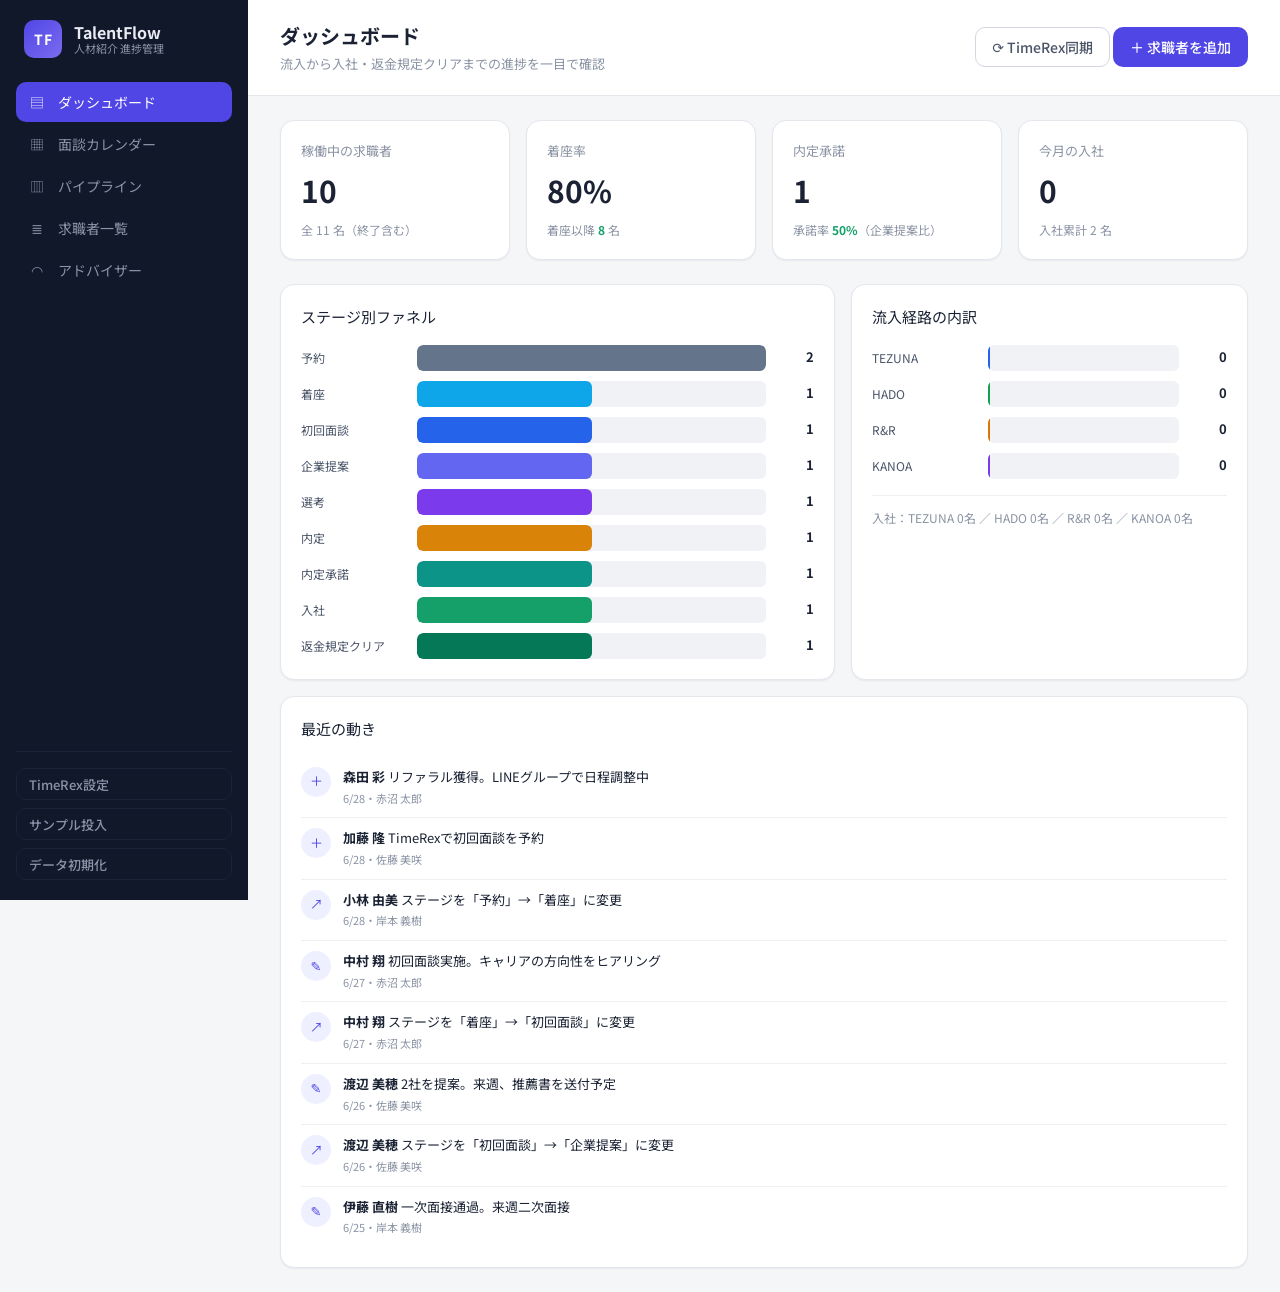
==== index.html @ e85dbd23 "feat: 面談カレンダーに週表示を追加＋各予約に担当者名を表示 - 月/週トグルを追加。週表示は日曜始まりの7日カラム（基準日の週）。前後移動は週/月で切替 - 各予約に担当者名チップ（担当者カラー" ====
<!DOCTYPE html>
<html lang="ja">
<head>
  <meta charset="UTF-8" />
  <meta name="viewport" content="width=device-width, initial-scale=1.0" />
  <title>TalentFlow — 人材紹介 進捗管理</title>
  <meta name="description" content="人材紹介会社向け：流入（TimeRex/リファラル）から 予約→着座→初回面談→企業提案→選考→内定→内定承諾→入社→返金規定クリア までの一連フローを管理するサービス" />
  <link rel="preconnect" href="https://fonts.googleapis.com" />
  <link rel="preconnect" href="https://fonts.gstatic.com" crossorigin />
  <link href="https://fonts.googleapis.com/css2?family=Noto+Sans+JP:wght@400;500;700&display=swap" rel="stylesheet" />
  <link rel="stylesheet" href="styles.css" />
</head>
<body>
  <div id="app">
    <!-- サイドバー -->
    <aside class="sidebar">
      <div class="brand">
        <div class="brand-mark">TF</div>
        <div class="brand-text">
          <span class="brand-name">TalentFlow</span>
          <span class="brand-sub">人材紹介 進捗管理</span>
        </div>
      </div>
      <nav class="nav" id="nav">
        <button class="nav-item is-active" data-view="dashboard"><span class="nav-ico">▤</span>ダッシュボード</button>
        <button class="nav-item" data-view="calendar"><span class="nav-ico">▦</span>面談カレンダー</button>
        <button class="nav-item" data-view="pipeline"><span class="nav-ico">▥</span>パイプライン</button>
        <button class="nav-item" data-view="candidates"><span class="nav-ico">≣</span>求職者一覧</button>
        <button class="nav-item" data-view="advisors"><span class="nav-ico">◠</span>アドバイザー</button>
      </nav>
      <div class="sidebar-foot">
        <button class="btn btn-ghost btn-sm" id="syncCfgBtn" title="TimeRex同期（CSV URL）の設定">TimeRex設定</button>
        <button class="btn btn-ghost btn-sm" id="seedBtn" title="サンプルデータを再投入">サンプル投入</button>
        <button class="btn btn-ghost btn-sm" id="resetBtn" title="全データを削除">データ初期化</button>
      </div>
    </aside>

    <!-- メイン -->
    <main class="main">
      <header class="topbar">
        <div>
          <h1 class="page-title" id="pageTitle">ダッシュボード</h1>
          <p class="page-sub" id="pageSub">求職者の進捗を一目で確認</p>
        </div>
        <div class="topbar-actions">
          <button class="btn btn-outline" id="syncBtn" title="TimeRexの予約をスプレッドシートから取り込む">⟳ TimeRex同期</button>
          <button class="btn btn-primary" id="addCandidateBtn">＋ 求職者を追加</button>
        </div>
      </header>
      <section class="view" id="view"></section>
    </main>
  </div>

  <!-- モーダル: 求職者詳細/編集 -->
  <div class="modal-backdrop" id="modalBackdrop" hidden>
    <div class="modal" id="modal" role="dialog" aria-modal="true"></div>
  </div>

  <!-- トースト -->
  <div class="toast" id="toast" hidden></div>

  <script src="app.js?v=11"></script>
</body>
</html>
---- styles.css ----
/* =========================================================
   デザイントークン（単一ソース：色/余白/角丸/影は全てここ）
   生のカラー値を各所にベタ書きしない。意味で参照する。
   ========================================================= */
:root {
  /* 面 */
  --bg-canvas: #f5f6f8;
  --bg-surface: #ffffff;
  --bg-subtle: #f0f2f5;
  --bg-sidebar: #11182a;
  --bg-sidebar-soft: #1b2438;

  /* 文字 */
  --text-ink: #1a2233;
  --text-soft: #4a5568;
  --text-mute: #8a93a3;
  --text-faint: #b3bac6;
  --text-on-dark: #e8ebf2;
  --text-on-dark-mute: #8b93a8;

  /* 罫線 */
  --line: #e4e7ec;
  --line-soft: #eef0f3;
  --line-strong: #d3d8e0;

  /* 意図色 */
  --accent: #4f46e5;
  --accent-hover: #4338ca;
  --accent-soft: #eef0ff;
  --positive: #15a06a;
  --positive-soft: #e4f6ee;
  --negative: #dc2b4b;
  --negative-soft: #fdeaee;
  --warning: #d98309;
  --warning-soft: #fcf3e5;

  /* ステージ色（予約→着座→…→入社→返金規定クリアの各段階を意味で区別） */
  --stage-booked:   #64748b;  /* 予約 */
  --stage-seated:   #0ea5e9;  /* 着座 */
  --stage-meeting:  #2563eb;  /* 初回面談 */
  --stage-proposal: #6366f1;  /* 企業提案 */
  --stage-screen:   #7c3aed;  /* 選考 */
  --stage-offer:    #d98309;  /* 内定 */
  --stage-accept:   #0d9488;  /* 内定承諾 */
  --stage-join:     #15a06a;  /* 入社 */
  --stage-refund:   #047857;  /* 返金規定クリア */
  --stage-closed:   #94a3b8;  /* 終了 */

  /* 流入経路の色 */
  --source-timerex:  #2563eb; /* TimeRex予約 */
  --source-referral: #12a150; /* リファラル（LINE） */

  /* 角丸 */
  --r-sm: 6px;
  --r-md: 10px;
  --r-lg: 14px;
  --r-xl: 18px;
  --r-full: 999px;

  /* 影 */
  --shadow-sm: 0 1px 2px rgba(17, 24, 42, .06);
  --shadow-md: 0 4px 14px rgba(17, 24, 42, .08);
  --shadow-lg: 0 18px 50px rgba(17, 24, 42, .22);

  /* 余白スケール */
  --sp-1: 4px;  --sp-2: 8px;  --sp-3: 12px;
  --sp-4: 16px; --sp-5: 20px; --sp-6: 24px; --sp-8: 32px;

  /* 共通フォーム高さ（部品で統一） */
  --field-h: 40px;
}

* { box-sizing: border-box; }
html, body { height: 100%; }
body {
  margin: 0;
  font-family: "Noto Sans JP", system-ui, -apple-system, sans-serif;
  color: var(--text-ink);
  background: var(--bg-canvas);
  -webkit-font-smoothing: antialiased;
  font-size: 14px;
  line-height: 1.6;
}
h1, h2, h3, h4 { margin: 0; font-weight: 700; }
button { font-family: inherit; cursor: pointer; }

/* ============================ レイアウト ============================ */
#app { display: grid; grid-template-columns: 248px 1fr; min-height: 100vh; }

.sidebar {
  background: var(--bg-sidebar);
  color: var(--text-on-dark);
  display: flex; flex-direction: column;
  padding: var(--sp-5) var(--sp-4);
  position: sticky; top: 0; height: 100vh;
}
.brand { display: flex; align-items: center; gap: var(--sp-3); padding: 0 var(--sp-2) var(--sp-6); }
.brand-mark {
  width: 38px; height: 38px; border-radius: var(--r-md);
  background: linear-gradient(135deg, var(--accent), #7c6cf0);
  display: grid; place-items: center; font-weight: 700; color: #fff; letter-spacing: .5px;
}
.brand-text { display: flex; flex-direction: column; line-height: 1.2; }
.brand-name { font-weight: 700; font-size: 16px; }
.brand-sub { font-size: 11px; color: var(--text-on-dark-mute); }

.nav { display: flex; flex-direction: column; gap: 2px; flex: 1; }
.nav-item {
  display: flex; align-items: center; gap: var(--sp-3);
  background: transparent; border: 0; color: var(--text-on-dark-mute);
  padding: 10px var(--sp-3); border-radius: var(--r-md);
  font-size: 14px; text-align: left; transition: background .15s, color .15s;
}
.nav-item:hover { background: var(--bg-sidebar-soft); color: var(--text-on-dark); }
.nav-item.is-active { background: var(--accent); color: #fff; }
.nav-ico { width: 18px; text-align: center; opacity: .9; }

.sidebar-foot { display: flex; flex-direction: column; gap: var(--sp-2); border-top: 1px solid var(--bg-sidebar-soft); padding-top: var(--sp-4); }

.main { display: flex; flex-direction: column; min-width: 0; }
.topbar {
  display: flex; align-items: center; justify-content: space-between;
  padding: var(--sp-5) var(--sp-8);
  background: var(--bg-surface); border-bottom: 1px solid var(--line);
  position: sticky; top: 0; z-index: 5;
}
.page-title { font-size: 20px; }
.page-sub { margin: 2px 0 0; color: var(--text-mute); font-size: 13px; }
.view { padding: var(--sp-6) var(--sp-8); }

/* ============================ ボタン（正典） ============================ */
.btn {
  height: var(--field-h); padding: 0 var(--sp-4);
  border-radius: var(--r-md); border: 1px solid transparent;
  font-size: 14px; font-weight: 500; display: inline-flex; align-items: center; gap: 6px;
  transition: background .15s, border-color .15s, color .15s, transform .05s;
}
.btn:active { transform: translateY(1px); }
.btn-sm { height: 32px; padding: 0 var(--sp-3); font-size: 13px; }
.btn-primary { background: var(--accent); color: #fff; }
.btn-primary:hover { background: var(--accent-hover); }
.btn-outline { background: var(--bg-surface); border-color: var(--line-strong); color: var(--text-soft); }
.btn-outline:hover { border-color: var(--text-mute); color: var(--text-ink); }
.btn-ghost { background: transparent; color: var(--text-on-dark-mute); border-color: var(--bg-sidebar-soft); }
.btn-ghost:hover { color: var(--text-on-dark); border-color: var(--text-on-dark-mute); }
.btn-danger { background: var(--negative); color: #fff; }
.btn-danger:hover { filter: brightness(.95); }

/* ============================ フォーム部品（正典・高さ/角丸/枠/フォーカス統一） ============================ */
.field { display: flex; flex-direction: column; gap: 6px; }
.field-label { font-size: 12px; font-weight: 500; color: var(--text-soft); }
.input, .select, .textarea {
  height: var(--field-h);
  width: 100%; padding: 0 var(--sp-3);
  border: 1px solid var(--line-strong); border-radius: var(--r-md);
  background: var(--bg-surface); color: var(--text-ink); font-size: 14px;
  font-family: inherit; transition: border-color .15s, box-shadow .15s;
}
.textarea { height: auto; min-height: 84px; padding: 10px var(--sp-3); resize: vertical; line-height: 1.6; }
.input:focus, .select:focus, .textarea:focus {
  outline: none; border-color: var(--accent);
  box-shadow: 0 0 0 3px var(--accent-soft);
}
/* OS既定の矢印を消し、共通chevronを固定配置 */
.select-wrap { position: relative; }
.select {
  appearance: none; -webkit-appearance: none;
  padding-right: 34px; cursor: pointer;
}
.select-wrap::after {
  content: ""; position: absolute; right: 14px; top: 50%;
  width: 9px; height: 9px; margin-top: -6px;
  border-right: 2px solid var(--text-faint); border-bottom: 2px solid var(--text-faint);
  transform: rotate(45deg); pointer-events: none;
}

/* 検索ボックス（アイコン内包） */
.search { position: relative; }
.search .input { padding-left: 36px; }
.search::before {
  content: "⌕"; position: absolute; left: 12px; top: 50%; transform: translateY(-50%);
  color: var(--text-faint); font-size: 17px;
}

.filter-row { display: flex; flex-wrap: wrap; gap: var(--sp-3); align-items: center; margin-bottom: var(--sp-5); }
.filter-row .search { width: 280px; }
.filter-row .select-wrap { min-width: 170px; }

/* ============================ カード/共通 ============================ */
.card { background: var(--bg-surface); border: 1px solid var(--line); border-radius: var(--r-lg); box-shadow: var(--shadow-sm); }
.muted { color: var(--text-mute); }
.empty { text-align: center; color: var(--text-mute); padding: var(--sp-8); }

/* バッジ（ステージ/状態を色で表現） */
.badge {
  display: inline-flex; align-items: center; gap: 5px;
  height: 24px; padding: 0 10px; border-radius: var(--r-full);
  font-size: 12px; font-weight: 500; white-space: nowrap;
}
.badge .dot { width: 7px; height: 7px; border-radius: 50%; background: currentColor; }
.badge[data-stage="booked"]   { color: var(--stage-booked);   background: color-mix(in srgb, var(--stage-booked) 12%, #fff); }
.badge[data-stage="seated"]   { color: var(--stage-seated);   background: color-mix(in srgb, var(--stage-seated) 12%, #fff); }
.badge[data-stage="meeting"]  { color: var(--stage-meeting);  background: color-mix(in srgb, var(--stage-meeting) 12%, #fff); }
.badge[data-stage="proposal"] { color: var(--stage-proposal); background: color-mix(in srgb, var(--stage-proposal) 12%, #fff); }
.badge[data-stage="screen"]   { color: var(--stage-screen);   background: color-mix(in srgb, var(--stage-screen) 12%, #fff); }
.badge[data-stage="offer"]    { color: var(--stage-offer);    background: color-mix(in srgb, var(--stage-offer) 14%, #fff); }
.badge[data-stage="accept"]   { color: var(--stage-accept);   background: color-mix(in srgb, var(--stage-accept) 14%, #fff); }
.badge[data-stage="join"]     { color: var(--stage-join);     background: color-mix(in srgb, var(--stage-join) 14%, #fff); }
.badge[data-stage="refund"]   { color: var(--stage-refund);   background: color-mix(in srgb, var(--stage-refund) 14%, #fff); }
.badge[data-stage="closed"]   { color: var(--stage-closed);   background: color-mix(in srgb, var(--stage-closed) 16%, #fff); }

/* 流入経路バッジ（色は流入経路ごとに動的指定＝インラインstyle） */
.src-badge {
  display: inline-flex; align-items: center;
  height: 22px; padding: 0 9px; border-radius: var(--r-full);
  font-size: 12px; font-weight: 500; white-space: nowrap;
}

/* 同期設定モーダルの行（流入経路名 + CSV URL） */
.sync-row { display: grid; grid-template-columns: 1fr 1.5fr; gap: var(--sp-2); margin-bottom: var(--sp-2); }

/* ============================ ダッシュボード ============================ */
.kpi-grid { display: grid; grid-template-columns: repeat(4, 1fr); gap: var(--sp-4); margin-bottom: var(--sp-6); }
.kpi { padding: var(--sp-5); }
.kpi-label { font-size: 13px; color: var(--text-mute); }
.kpi-value { font-size: 30px; font-weight: 700; margin-top: 4px; }
.kpi-foot { font-size: 12px; color: var(--text-mute); margin-top: 6px; }
.kpi-foot strong.pos { color: var(--positive); }

.dash-grid { display: grid; grid-template-columns: 1.4fr 1fr; gap: var(--sp-4); }
.panel { padding: var(--sp-5); }
.panel-title { font-size: 15px; margin-bottom: var(--sp-4); }

/* ファネル */
.funnel { display: flex; flex-direction: column; gap: 10px; }
.funnel-row { display: grid; grid-template-columns: 104px 1fr 36px; align-items: center; gap: var(--sp-3); }
.funnel-name { font-size: 12px; color: var(--text-soft); white-space: nowrap; overflow: hidden; text-overflow: ellipsis; }
.funnel-bar { height: 26px; border-radius: var(--r-sm); background: var(--bg-subtle); overflow: hidden; }
.funnel-fill { height: 100%; border-radius: var(--r-sm); min-width: 2px; transition: width .5s cubic-bezier(.2,.7,.2,1); }
.funnel-count { font-size: 13px; font-weight: 700; text-align: right; }
.src-note { font-size: 12px; color: var(--text-mute); margin-top: var(--sp-4); padding-top: var(--sp-3); border-top: 1px solid var(--line-soft); }

/* アクティビティ */
.activity-list { display: flex; flex-direction: column; }
.activity { display: flex; gap: var(--sp-3); padding: 10px 0; border-bottom: 1px solid var(--line-soft); }
.activity:last-child { border-bottom: 0; }
.activity-ico { width: 30px; height: 30px; border-radius: 50%; background: var(--accent-soft); color: var(--accent); display: grid; place-items: center; font-size: 13px; flex-shrink: 0; }
.activity-body { font-size: 13px; }
.activity-meta { font-size: 11px; color: var(--text-mute); margin-top: 2px; }

/* ============================ パイプライン（カンバン） ============================ */
.board { display: flex; gap: var(--sp-4); overflow-x: auto; padding-bottom: var(--sp-4); }
.column { flex: 0 0 268px; display: flex; flex-direction: column; background: var(--bg-subtle); border-radius: var(--r-lg); max-height: calc(100vh - 220px); }
.column-head { display: flex; align-items: center; justify-content: space-between; padding: var(--sp-3) var(--sp-4); position: sticky; top: 0; }
.column-head .stage-name { display: flex; align-items: center; gap: 8px; font-weight: 700; font-size: 13px; }
.column-head .stage-name .dot { width: 9px; height: 9px; border-radius: 50%; }
.column-count { font-size: 12px; color: var(--text-mute); background: var(--bg-surface); border-radius: var(--r-full); padding: 1px 9px; }
.column-body { display: flex; flex-direction: column; gap: var(--sp-2); padding: 0 var(--sp-3) var(--sp-3); overflow-y: auto; flex: 1; }
.column.drag-over { outline: 2px dashed var(--accent); outline-offset: -4px; }

.kcard { background: var(--bg-surface); border: 1px solid var(--line); border-radius: var(--r-md); padding: var(--sp-3); box-shadow: var(--shadow-sm); cursor: grab; transition: box-shadow .15s, transform .1s; }
.kcard:hover { box-shadow: var(--shadow-md); }
.kcard.dragging { opacity: .5; }
.kcard-top { display: flex; align-items: center; gap: 8px; margin-bottom: 6px; }
.kcard-name { font-weight: 700; font-size: 14px; }
.kcard-line { font-size: 12px; color: var(--text-soft); }
.kcard-foot { display: flex; align-items: center; justify-content: space-between; margin-top: 8px; }
.avatar { width: 24px; height: 24px; border-radius: 50%; background: var(--accent-soft); color: var(--accent); display: grid; place-items: center; font-size: 11px; font-weight: 700; }
.kcard-days { font-size: 11px; color: var(--text-faint); }

/* ============================ テーブル ============================ */
.table-wrap { overflow-x: auto; }
table.tbl { width: 100%; border-collapse: collapse; font-size: 14px; }
.tbl th { text-align: left; font-size: 12px; color: var(--text-mute); font-weight: 500; padding: 10px var(--sp-4); border-bottom: 1px solid var(--line); white-space: nowrap; }
.tbl td { padding: 12px var(--sp-4); border-bottom: 1px solid var(--line-soft); }
.tbl tr { transition: background .12s; }
.tbl tbody tr:hover { background: var(--bg-subtle); cursor: pointer; }
.cell-name { display: flex; align-items: center; gap: 10px; }
.cell-name .name { font-weight: 500; }
.cell-name .sub { font-size: 12px; color: var(--text-mute); }

/* ============================ アドバイザー ============================ */
.advisor-grid { display: grid; grid-template-columns: repeat(3, 1fr); gap: var(--sp-4); }
.advisor-card { padding: var(--sp-5); display: flex; gap: var(--sp-3); align-items: center; }
.advisor-card .avatar { width: 44px; height: 44px; font-size: 15px; }
.advisor-name { font-weight: 700; }
.advisor-stat { font-size: 12px; color: var(--text-mute); }

/* ============================ 面談カレンダー ============================ */
.cal-head { display: flex; align-items: center; gap: var(--sp-2); margin-bottom: var(--sp-5); }
.cal-title { font-size: 16px; font-weight: 700; }
.cal-grid { display: grid; grid-template-columns: repeat(7, 1fr); gap: 6px; }
.cal-dow { text-align: center; font-size: 12px; font-weight: 500; color: var(--text-mute); padding: 4px 0; }
.cal-dow.sun { color: var(--negative); }
.cal-dow.sat { color: var(--accent); }
.cal-cell { background: var(--bg-surface); border: 1px solid var(--line); border-radius: var(--r-md); min-height: 104px; padding: 6px; display: flex; flex-direction: column; gap: 4px; }
.cal-cell.is-empty { background: transparent; border: 0; }
.cal-cell.is-today { border-color: var(--accent); box-shadow: 0 0 0 2px var(--accent-soft); }
.cal-day { font-size: 12px; font-weight: 700; color: var(--text-soft); }
.cal-cell.is-today .cal-day { color: var(--accent); }
.cal-events { display: flex; flex-direction: column; gap: 3px; overflow-y: auto; }
.cal-ev { display: flex; align-items: center; gap: 4px; font-size: 11px; background: var(--bg-subtle); border-left: 3px solid var(--text-faint); border-radius: var(--r-sm); padding: 2px 5px; cursor: pointer; }
.cal-ev:hover { background: var(--accent-soft); }
.cal-ev .dot { width: 6px; height: 6px; border-radius: 50%; flex-shrink: 0; }
.cal-ev-src { flex-shrink: 0; font-size: 9px; font-weight: 700; padding: 0 4px; border-radius: 3px; line-height: 1.5; letter-spacing: .02em; }
.cal-ev-name { flex: 1; min-width: 0; overflow: hidden; text-overflow: ellipsis; white-space: nowrap; }
.cal-ev-adv { flex-shrink: 0; font-size: 9px; color: #fff; padding: 0 5px; border-radius: 3px; line-height: 1.6; max-width: 76px; overflow: hidden; text-overflow: ellipsis; white-space: nowrap; }

/* 月/週トグル */
.seg { display: inline-flex; gap: 4px; margin-right: var(--sp-2); }

/* 担当者カラーの凡例 */
.cal-legend { display: flex; flex-wrap: wrap; align-items: center; gap: 6px 14px; margin-bottom: var(--sp-4); }
.cal-leg { display: inline-flex; align-items: center; gap: 5px; font-size: 12px; color: var(--text-soft); }
.cal-leg-dot { width: 11px; height: 11px; border-radius: 3px; flex-shrink: 0; }

/* 週表示 */
.cal-week .cal-wcell { min-height: calc(100vh - 300px); }
.cal-wday { display: flex; align-items: center; gap: 6px; font-size: 13px; font-weight: 700; padding: 4px 2px 6px; border-bottom: 1px solid var(--line); margin-bottom: 4px; }
.cal-wday.sun { color: var(--negative); }
.cal-wday.sat { color: var(--accent); }
.cal-week .cal-events { gap: 4px; }
.cal-week .cal-ev { font-size: 12px; padding: 4px 6px; }
.cal-seat { flex-shrink: 0; border: 0; background: var(--stage-seated); color: #fff; border-radius: var(--r-sm); font-size: 10px; font-weight: 700; padding: 1px 6px; cursor: pointer; }
.cal-seat:hover { filter: brightness(1.06); }
@media (max-width: 760px) {
  .cal-cell { min-height: 72px; }
  .cal-ev-name { display: none; }
}

/* ============================ モーダル ============================ */
/* hidden属性を確実に優先（author styleがUAの[hidden]を上書きしてしまう問題への対策） */
[hidden] { display: none !important; }
.modal-backdrop { position: fixed; inset: 0; background: rgba(17, 24, 42, .45); display: grid; place-items: center; z-index: 50; padding: var(--sp-5); animation: fade .15s ease; }
.modal { background: var(--bg-surface); border-radius: var(--r-xl); width: min(720px, 100%); max-height: 90vh; overflow: auto; box-shadow: var(--shadow-lg); animation: pop .18s cubic-bezier(.2,.8,.2,1); }
@keyframes fade { from { opacity: 0; } }
@keyframes pop { from { opacity: 0; transform: translateY(8px) scale(.98); } }
.modal-head { display: flex; align-items: flex-start; justify-content: space-between; padding: var(--sp-5) var(--sp-6); border-bottom: 1px solid var(--line); position: sticky; top: 0; background: var(--bg-surface); }
.modal-title { font-size: 18px; }
.modal-close { background: transparent; border: 0; font-size: 22px; color: var(--text-mute); line-height: 1; padding: 4px; }
.modal-close:hover { color: var(--text-ink); }
.modal-body { padding: var(--sp-6); }
.modal-foot { display: flex; justify-content: space-between; gap: var(--sp-3); padding: var(--sp-4) var(--sp-6); border-top: 1px solid var(--line); position: sticky; bottom: 0; background: var(--bg-surface); }

.form-grid { display: grid; grid-template-columns: 1fr 1fr; gap: var(--sp-4); }
.form-grid .full { grid-column: 1 / -1; }
.section-label { font-size: 12px; font-weight: 700; color: var(--text-mute); text-transform: uppercase; letter-spacing: .04em; margin: var(--sp-5) 0 var(--sp-2); }
.section-label:first-child { margin-top: 0; }

/* 詳細ヘッダ */
.detail-head { display: flex; align-items: center; gap: var(--sp-3); margin-bottom: var(--sp-4); }
.detail-head .avatar { width: 48px; height: 48px; font-size: 17px; }
.detail-name { font-size: 18px; font-weight: 700; }
.detail-meta { font-size: 13px; color: var(--text-mute); }

/* ステージ進捗ステッパー */
.stepper { display: flex; gap: 4px; margin: var(--sp-4) 0; }
.step { flex: 1; text-align: center; }
.step-bar { height: 6px; border-radius: var(--r-full); background: var(--bg-subtle); }
.step.done .step-bar { background: var(--accent); }
.step.current .step-bar { background: var(--accent); box-shadow: 0 0 0 3px var(--accent-soft); }
.step-label { font-size: 11px; color: var(--text-mute); margin-top: 6px; }
.step.done .step-label, .step.current .step-label { color: var(--text-ink); font-weight: 500; }

/* タイムライン */
.timeline { display: flex; flex-direction: column; gap: 0; margin-top: var(--sp-2); }
.tl-item { display: flex; gap: var(--sp-3); padding-bottom: var(--sp-4); position: relative; }
.tl-item::before { content: ""; position: absolute; left: 11px; top: 24px; bottom: 0; width: 2px; background: var(--line); }
.tl-item:last-child::before { display: none; }
.tl-dot { width: 24px; height: 24px; border-radius: 50%; background: var(--accent-soft); color: var(--accent); display: grid; place-items: center; font-size: 11px; flex-shrink: 0; z-index: 1; }
.tl-body { font-size: 13px; }
.tl-meta { font-size: 11px; color: var(--text-mute); }
.add-note { display: flex; gap: var(--sp-2); margin-top: var(--sp-3); }
.add-note .input { flex: 1; }

/* トースト */
.toast { position: fixed; bottom: 24px; left: 50%; transform: translateX(-50%); background: var(--text-ink); color: #fff; padding: 12px 20px; border-radius: var(--r-md); box-shadow: var(--shadow-lg); font-size: 14px; z-index: 80; animation: toastin .2s ease; }
@keyframes toastin { from { opacity: 0; transform: translate(-50%, 8px); } }

/* レスポンシブ */
@media (max-width: 1100px) {
  .kpi-grid { grid-template-columns: repeat(2, 1fr); }
  .dash-grid { grid-template-columns: 1fr; }
  .advisor-grid { grid-template-columns: repeat(2, 1fr); }
}
@media (max-width: 760px) {
  #app { grid-template-columns: 1fr; }
  .sidebar { position: static; height: auto; flex-direction: row; align-items: center; flex-wrap: wrap; }
  .nav { flex-direction: row; flex-wrap: wrap; }
  .brand { padding-bottom: 0; }
  .sidebar-foot { flex-direction: row; border: 0; padding-top: 0; }
  .view, .topbar { padding-left: var(--sp-4); padding-right: var(--sp-4); }
  .kpi-grid, .advisor-grid, .form-grid { grid-template-columns: 1fr; }
}
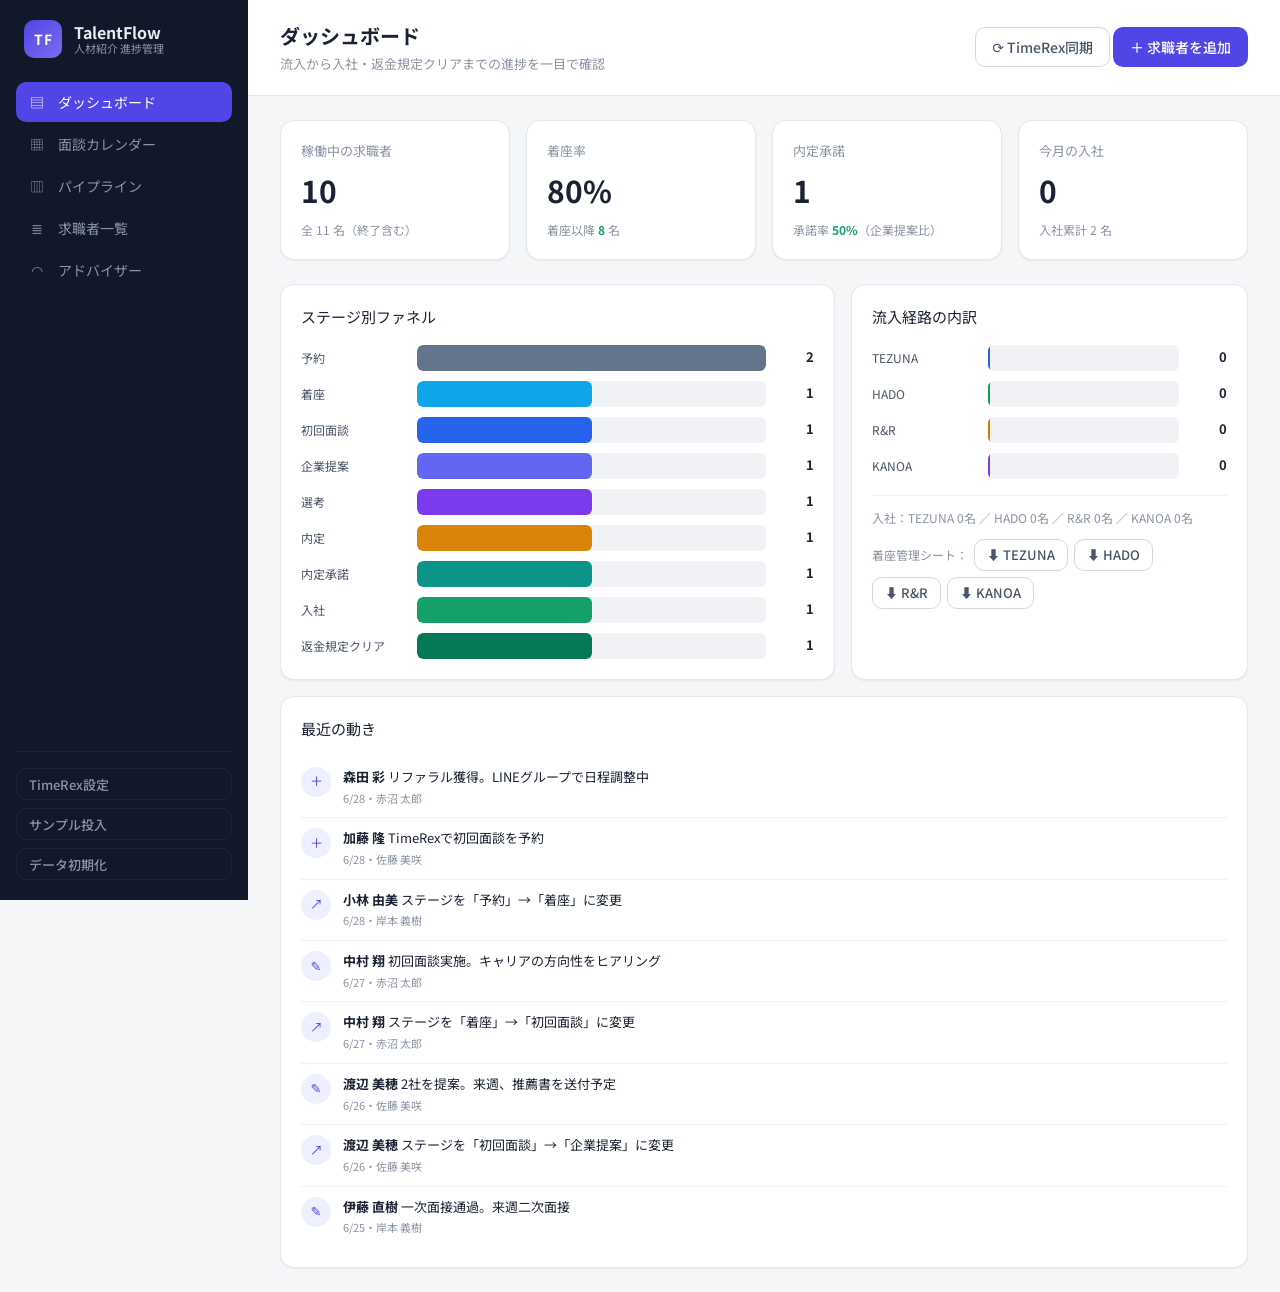
==== commit a76e98d4: "feat: 流入経路ごとの着座管理シートをCSVダウンロード - ダッシュボードの流入経路内訳に各経路の「⬇ 着座管理シート」ボタンを追加 - CSV列：面談日/時刻/氏名/流入経路/担当者/ステージ" ====
--- a/index.html
+++ b/index.html
@@ -59,6 +59,6 @@
   <!-- トースト -->
   <div class="toast" id="toast" hidden></div>
 
-  <script src="app.js?v=11"></script>
+  <script src="app.js?v=12"></script>
 </body>
 </html>
--- a/styles.css
+++ b/styles.css
@@ -239,6 +239,7 @@
 .funnel-fill { height: 100%; border-radius: var(--r-sm); min-width: 2px; transition: width .5s cubic-bezier(.2,.7,.2,1); }
 .funnel-count { font-size: 13px; font-weight: 700; text-align: right; }
 .src-note { font-size: 12px; color: var(--text-mute); margin-top: var(--sp-4); padding-top: var(--sp-3); border-top: 1px solid var(--line-soft); }
+.src-dl { display: flex; flex-wrap: wrap; align-items: center; gap: 6px; margin-top: var(--sp-3); font-size: 12px; }
 
 /* アクティビティ */
 .activity-list { display: flex; flex-direction: column; }
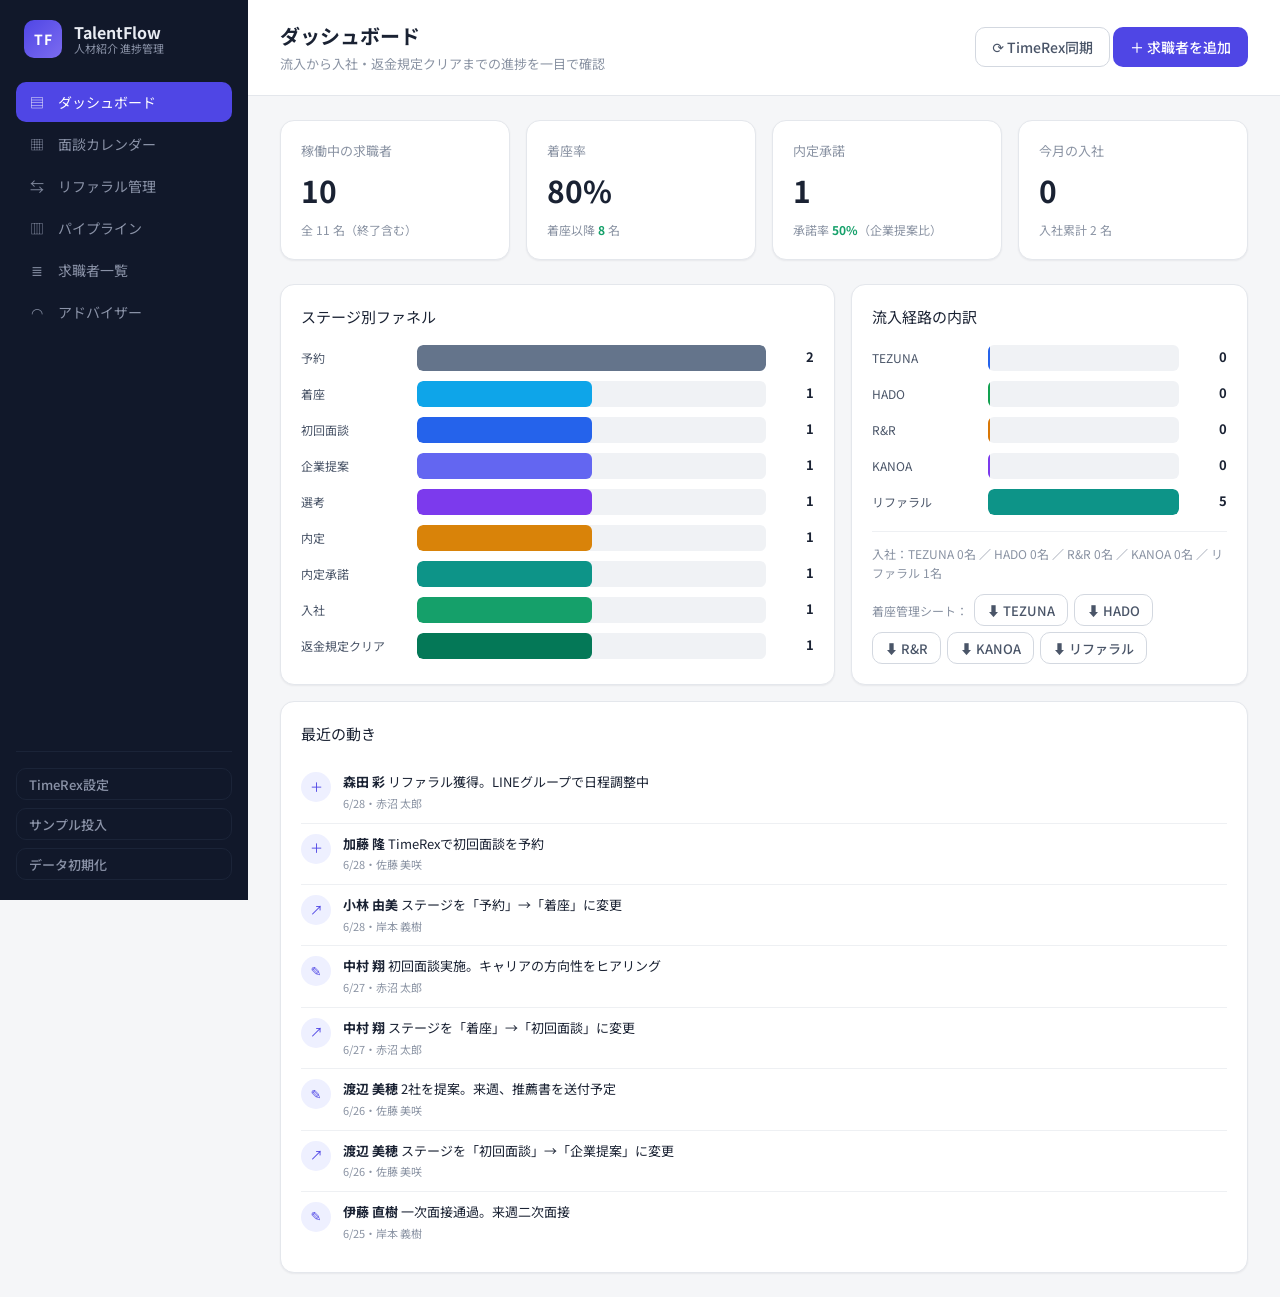
==== commit 97886875: "feat: リファラル管理ページを追加（日程・担当未定の獲得を面談設定へ） - リファラルシート(別gid)を kind:referral の同期ソースとして内蔵。専用カラムで取り込み - リファラル" ====
--- a/index.html
+++ b/index.html
@@ -24,6 +24,7 @@
       <nav class="nav" id="nav">
         <button class="nav-item is-active" data-view="dashboard"><span class="nav-ico">▤</span>ダッシュボード</button>
         <button class="nav-item" data-view="calendar"><span class="nav-ico">▦</span>面談カレンダー</button>
+        <button class="nav-item" data-view="referrals"><span class="nav-ico">⇆</span>リファラル管理</button>
         <button class="nav-item" data-view="pipeline"><span class="nav-ico">▥</span>パイプライン</button>
         <button class="nav-item" data-view="candidates"><span class="nav-ico">≣</span>求職者一覧</button>
         <button class="nav-item" data-view="advisors"><span class="nav-ico">◠</span>アドバイザー</button>
@@ -59,6 +60,6 @@
   <!-- トースト -->
   <div class="toast" id="toast" hidden></div>
 
-  <script src="app.js?v=12"></script>
+  <script src="app.js?v=13"></script>
 </body>
 </html>
--- a/styles.css
+++ b/styles.css
@@ -240,6 +240,11 @@
 .funnel-count { font-size: 13px; font-weight: 700; text-align: right; }
 .src-note { font-size: 12px; color: var(--text-mute); margin-top: var(--sp-4); padding-top: var(--sp-3); border-top: 1px solid var(--line-soft); }
 .src-dl { display: flex; flex-wrap: wrap; align-items: center; gap: 6px; margin-top: var(--sp-3); font-size: 12px; }
+
+/* リファラル：確度チップ */
+.conf { display: inline-block; font-size: 12px; font-weight: 700; padding: 1px 9px; border-radius: var(--r-full); background: var(--bg-subtle); color: var(--text-soft); }
+.conf.pos { color: var(--positive); background: var(--positive-soft); }
+.conf.neg { color: var(--negative); background: var(--negative-soft); }
 
 /* アクティビティ */
 .activity-list { display: flex; flex-direction: column; }
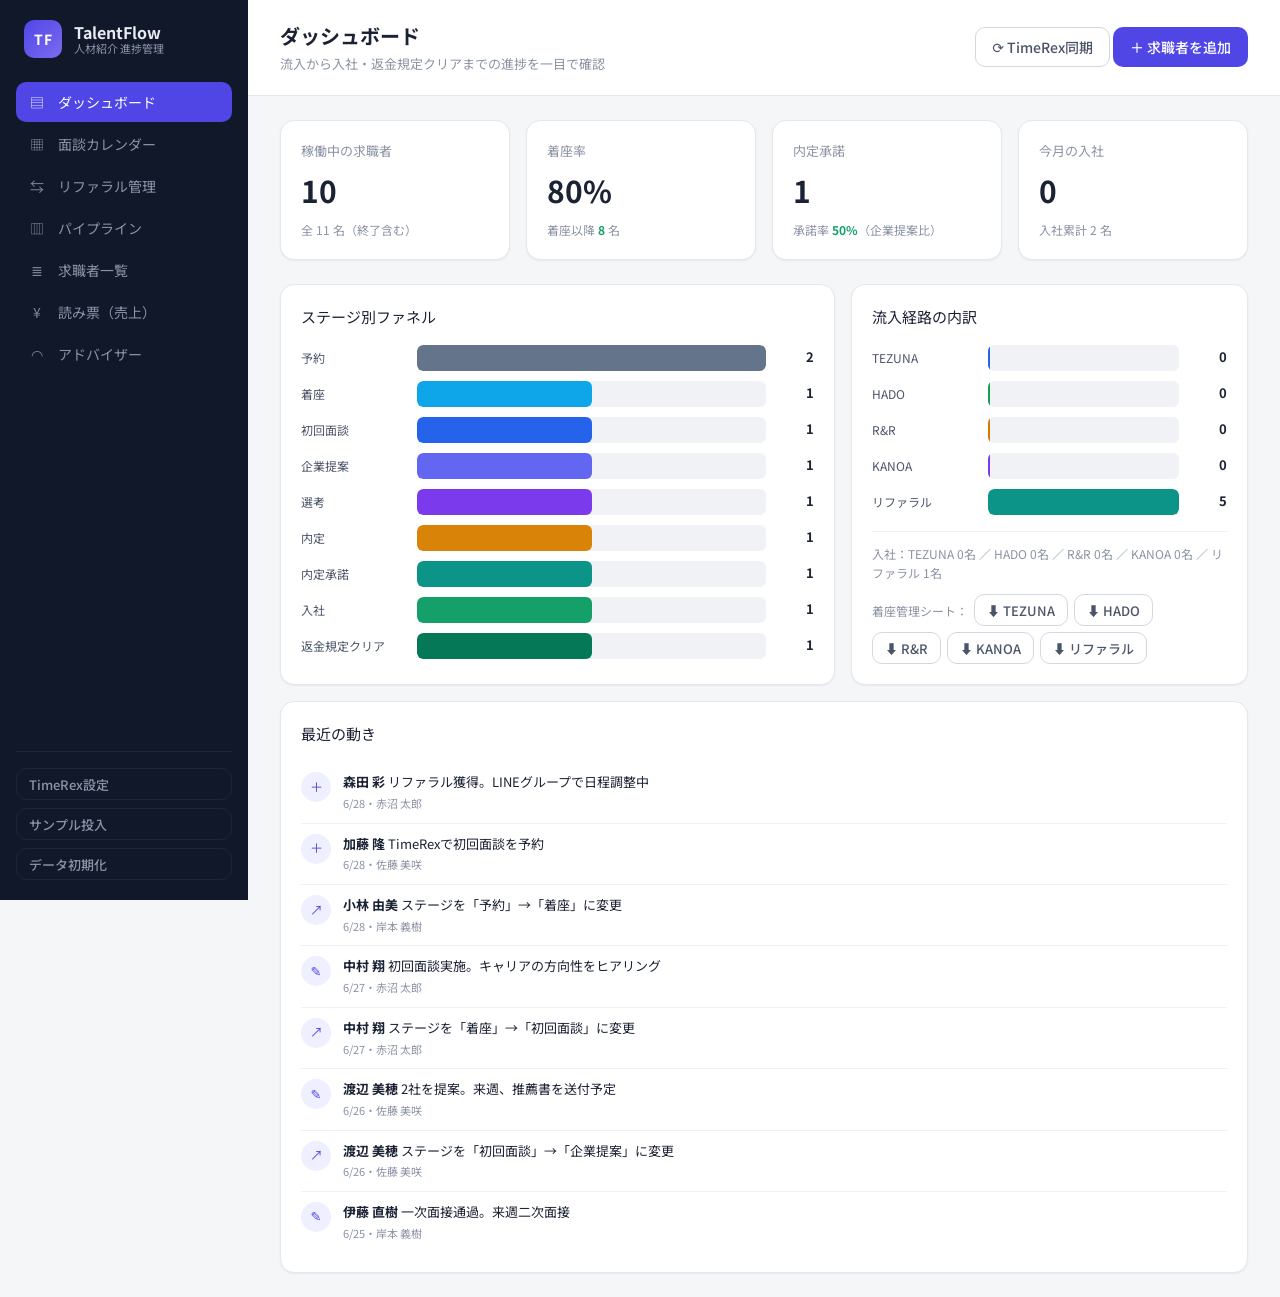
==== commit 6fbbd6b8: "feat: 売上管理（選考企業×進捗）と読み票を追加 - 候補者ごとに「選考企業」を複数管理（提案→応諾→書類選考→一次/二次/最終→内定→承諾→入社/見送り） - 各企業に想定売上・確度(A/B/C" ====
--- a/index.html
+++ b/index.html
@@ -27,6 +27,7 @@
         <button class="nav-item" data-view="referrals"><span class="nav-ico">⇆</span>リファラル管理</button>
         <button class="nav-item" data-view="pipeline"><span class="nav-ico">▥</span>パイプライン</button>
         <button class="nav-item" data-view="candidates"><span class="nav-ico">≣</span>求職者一覧</button>
+        <button class="nav-item" data-view="yomi"><span class="nav-ico">¥</span>読み票（売上）</button>
         <button class="nav-item" data-view="advisors"><span class="nav-ico">◠</span>アドバイザー</button>
       </nav>
       <div class="sidebar-foot">
@@ -60,6 +61,6 @@
   <!-- トースト -->
   <div class="toast" id="toast" hidden></div>
 
-  <script src="app.js?v=13"></script>
+  <script src="app.js?v=14"></script>
 </body>
 </html>
--- a/styles.css
+++ b/styles.css
@@ -240,6 +240,15 @@
 .funnel-count { font-size: 13px; font-weight: 700; text-align: right; }
 .src-note { font-size: 12px; color: var(--text-mute); margin-top: var(--sp-4); padding-top: var(--sp-3); border-top: 1px solid var(--line-soft); }
 .src-dl { display: flex; flex-wrap: wrap; align-items: center; gap: 6px; margin-top: var(--sp-3); font-size: 12px; }
+
+/* 選考企業（売上・読み）行 */
+.app-list { display: flex; flex-direction: column; gap: 6px; }
+.app-head, .app-row { display: grid; grid-template-columns: 1.6fr 1.15fr 1fr 1fr 86px 30px; gap: var(--sp-2); align-items: center; }
+.app-head { font-size: 11px; color: var(--text-mute); padding: 0 2px; }
+.app-row .input, .app-row .select { height: 34px; font-size: 13px; }
+.app-yomi { font-size: 13px; font-weight: 700; text-align: right; color: var(--positive); }
+.app-foot { margin-top: 4px; padding-top: 8px; border-top: 1px solid var(--line-soft); font-size: 13px; text-align: right; color: var(--text-soft); }
+.yomi-total td { border-top: 2px solid var(--line-strong); font-weight: 700; background: var(--bg-subtle); }
 
 /* リファラル：確度チップ */
 .conf { display: inline-block; font-size: 12px; font-weight: 700; padding: 1px 9px; border-radius: var(--r-full); background: var(--bg-subtle); color: var(--text-soft); }
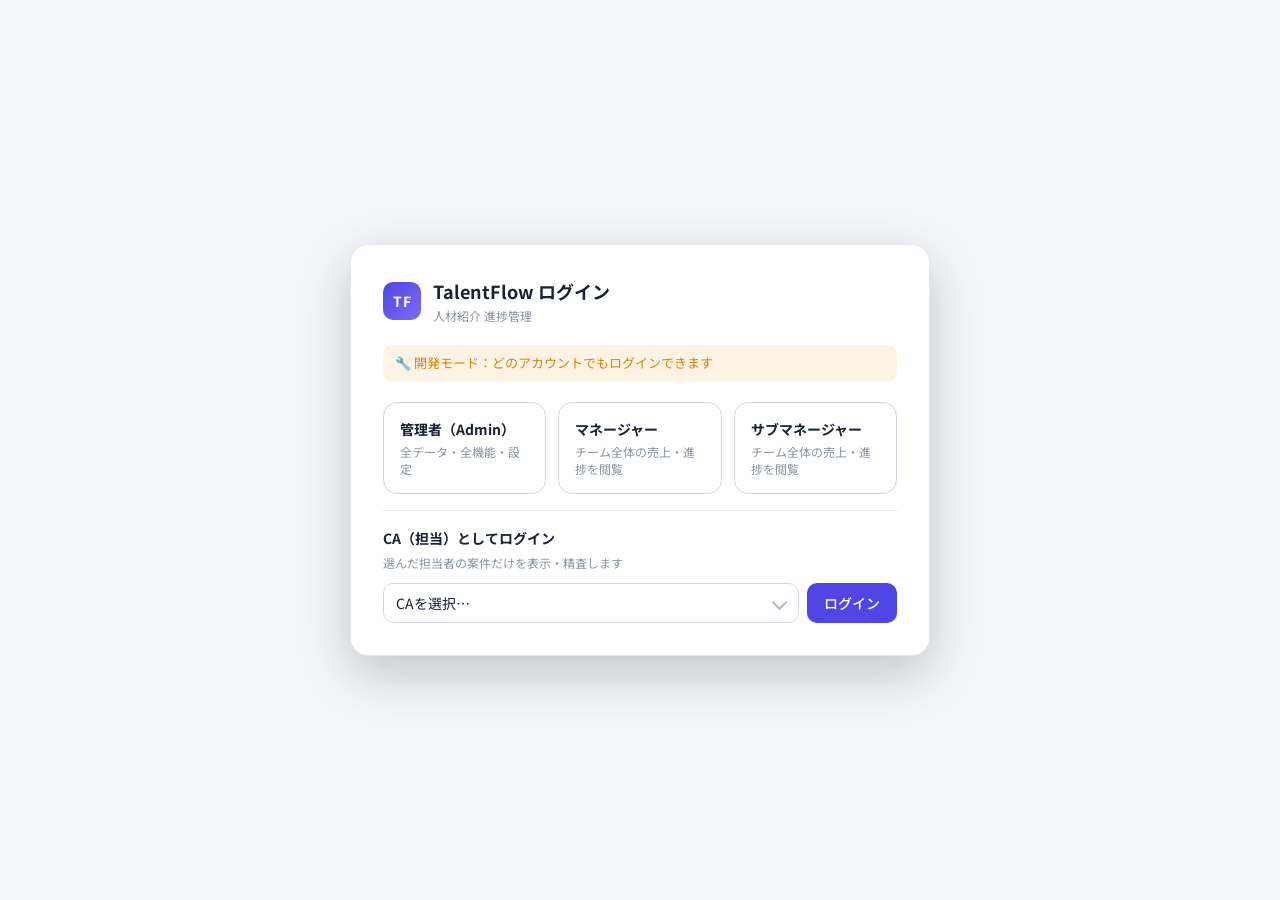
==== commit 36adc374: "feat: ロール別ログイン（Admin/マネージャー/サブマネージャー/CA）を追加 - 開発用クライアントサイド・ロールログイン。開発モードで全アカウントにログイン可 - Admin=全データ・全" ====
--- a/index.html
+++ b/index.html
@@ -45,6 +45,7 @@
           <p class="page-sub" id="pageSub">求職者の進捗を一目で確認</p>
         </div>
         <div class="topbar-actions">
+          <span id="sessionBar" class="session-bar"></span>
           <button class="btn btn-outline" id="syncBtn" title="TimeRexの予約をスプレッドシートから取り込む">⟳ TimeRex同期</button>
           <button class="btn btn-primary" id="addCandidateBtn">＋ 求職者を追加</button>
         </div>
@@ -52,6 +53,9 @@
       <section class="view" id="view"></section>
     </main>
   </div>
+
+  <!-- ログイン画面 -->
+  <div id="loginScreen" hidden></div>
 
   <!-- モーダル: 求職者詳細/編集 -->
   <div class="modal-backdrop" id="modalBackdrop" hidden>
@@ -61,6 +65,6 @@
   <!-- トースト -->
   <div class="toast" id="toast" hidden></div>
 
-  <script src="app.js?v=14"></script>
+  <script src="app.js?v=16"></script>
 </body>
 </html>
--- a/styles.css
+++ b/styles.css
@@ -254,6 +254,26 @@
 .conf { display: inline-block; font-size: 12px; font-weight: 700; padding: 1px 9px; border-radius: var(--r-full); background: var(--bg-subtle); color: var(--text-soft); }
 .conf.pos { color: var(--positive); background: var(--positive-soft); }
 .conf.neg { color: var(--negative); background: var(--negative-soft); }
+
+/* ============================ ログイン ============================ */
+#loginScreen { position: fixed; inset: 0; display: grid; place-items: center; background: var(--bg-canvas); z-index: 100; padding: var(--sp-6); }
+.login-box { width: min(580px, 100%); background: var(--bg-surface); border: 1px solid var(--line); border-radius: var(--r-xl); box-shadow: var(--shadow-lg); padding: var(--sp-8); }
+.login-brand { display: flex; gap: var(--sp-3); align-items: center; margin-bottom: var(--sp-5); }
+.login-brand .brand-name { font-weight: 700; font-size: 18px; }
+.login-brand .brand-sub { font-size: 12px; color: var(--text-mute); }
+.login-dev { background: var(--warning-soft); color: var(--warning); font-size: 13px; padding: 8px 12px; border-radius: var(--r-md); margin-bottom: var(--sp-5); }
+.login-grid { display: grid; grid-template-columns: repeat(3, 1fr); gap: var(--sp-3); margin-bottom: var(--sp-4); }
+.login-card { text-align: left; background: var(--bg-surface); border: 1px solid var(--line-strong); border-radius: var(--r-lg); padding: var(--sp-4); cursor: pointer; transition: border-color .15s, background .15s; }
+.login-card:hover { border-color: var(--accent); background: var(--accent-soft); }
+.login-role { font-weight: 700; font-size: 14px; color: var(--text-ink); }
+.login-desc { font-size: 12px; color: var(--text-mute); margin-top: 4px; }
+.login-ca { border-top: 1px solid var(--line); padding-top: var(--sp-4); margin-top: var(--sp-2); }
+
+/* セッションバー（ログイン中表示） */
+.session-bar { display: inline-flex; align-items: center; gap: 10px; margin-right: var(--sp-2); }
+.sess-who { font-size: 13px; color: var(--text-soft); white-space: nowrap; }
+.sess-role { font-weight: 700; background: var(--accent-soft); color: var(--accent); padding: 2px 8px; border-radius: var(--r-full); font-size: 12px; }
+@media (max-width: 760px) { .login-grid { grid-template-columns: 1fr; } .sess-who { display: none; } }
 
 /* アクティビティ */
 .activity-list { display: flex; flex-direction: column; }
